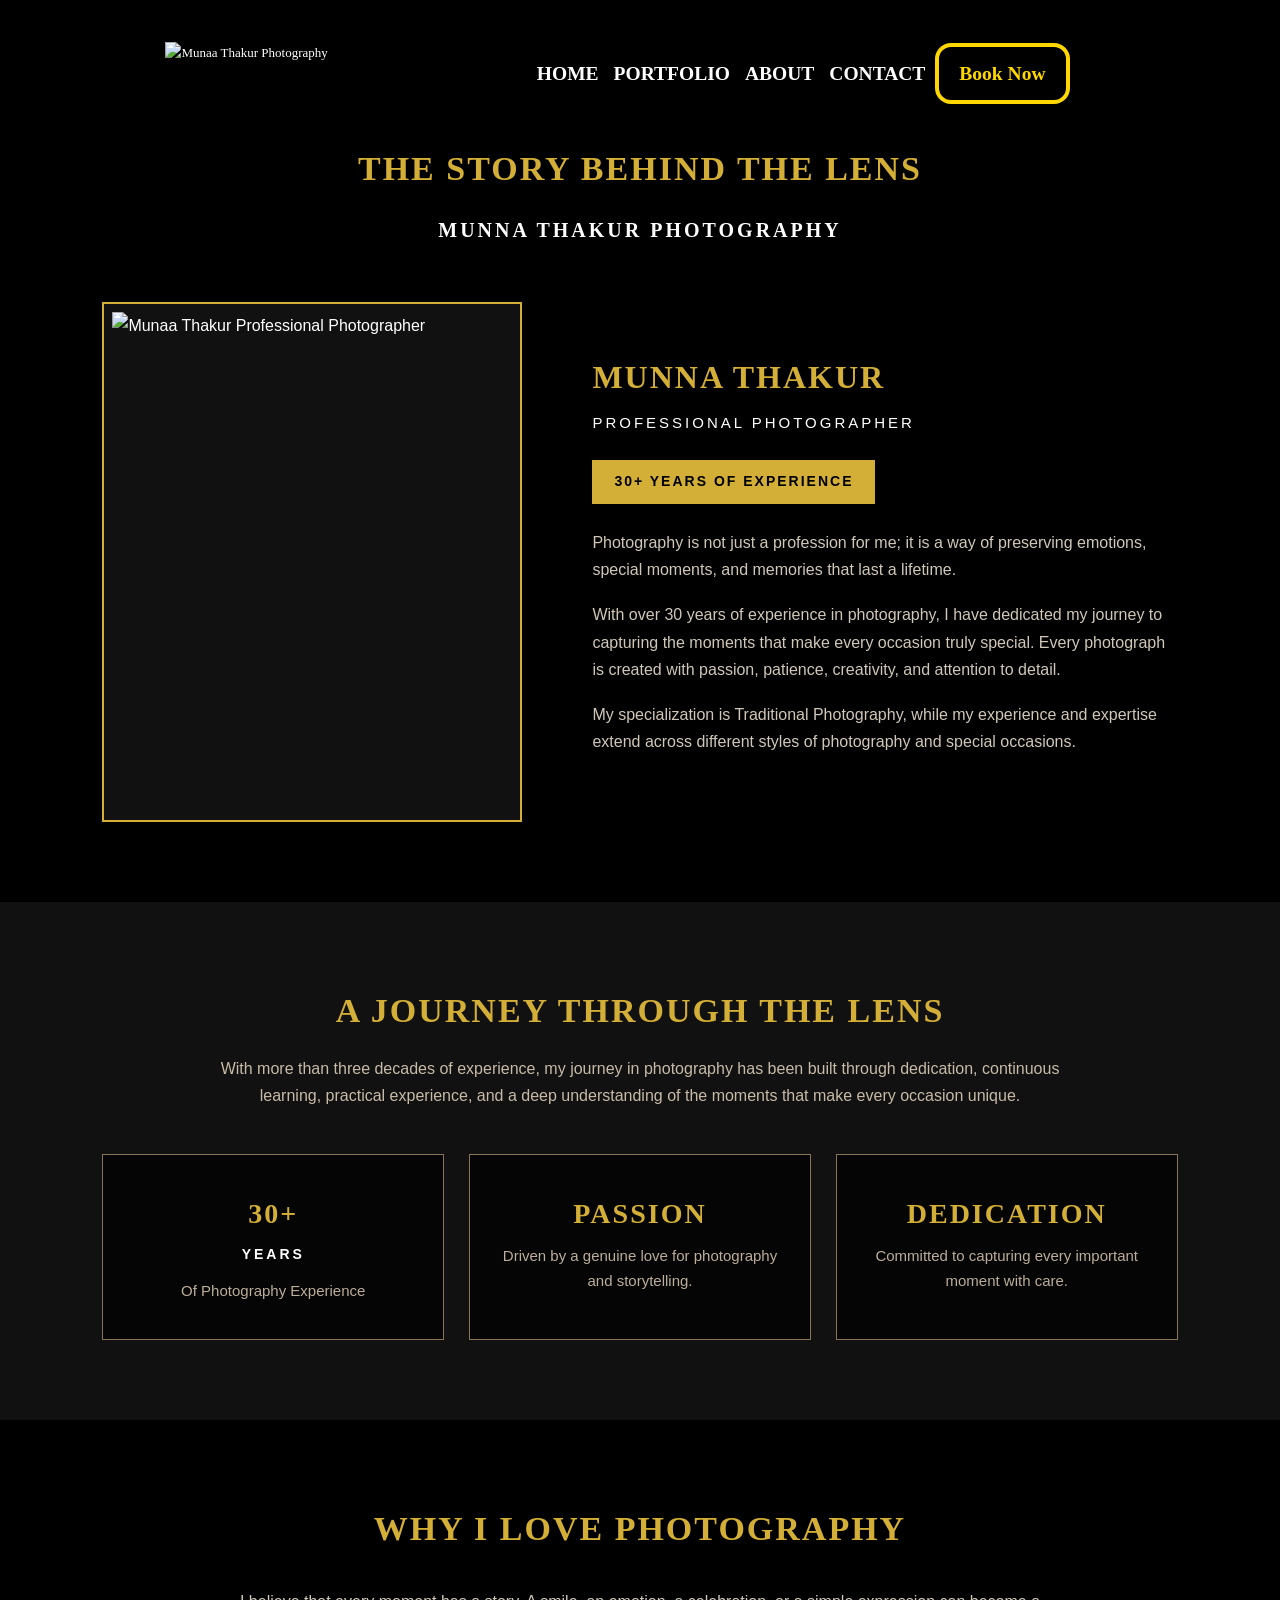
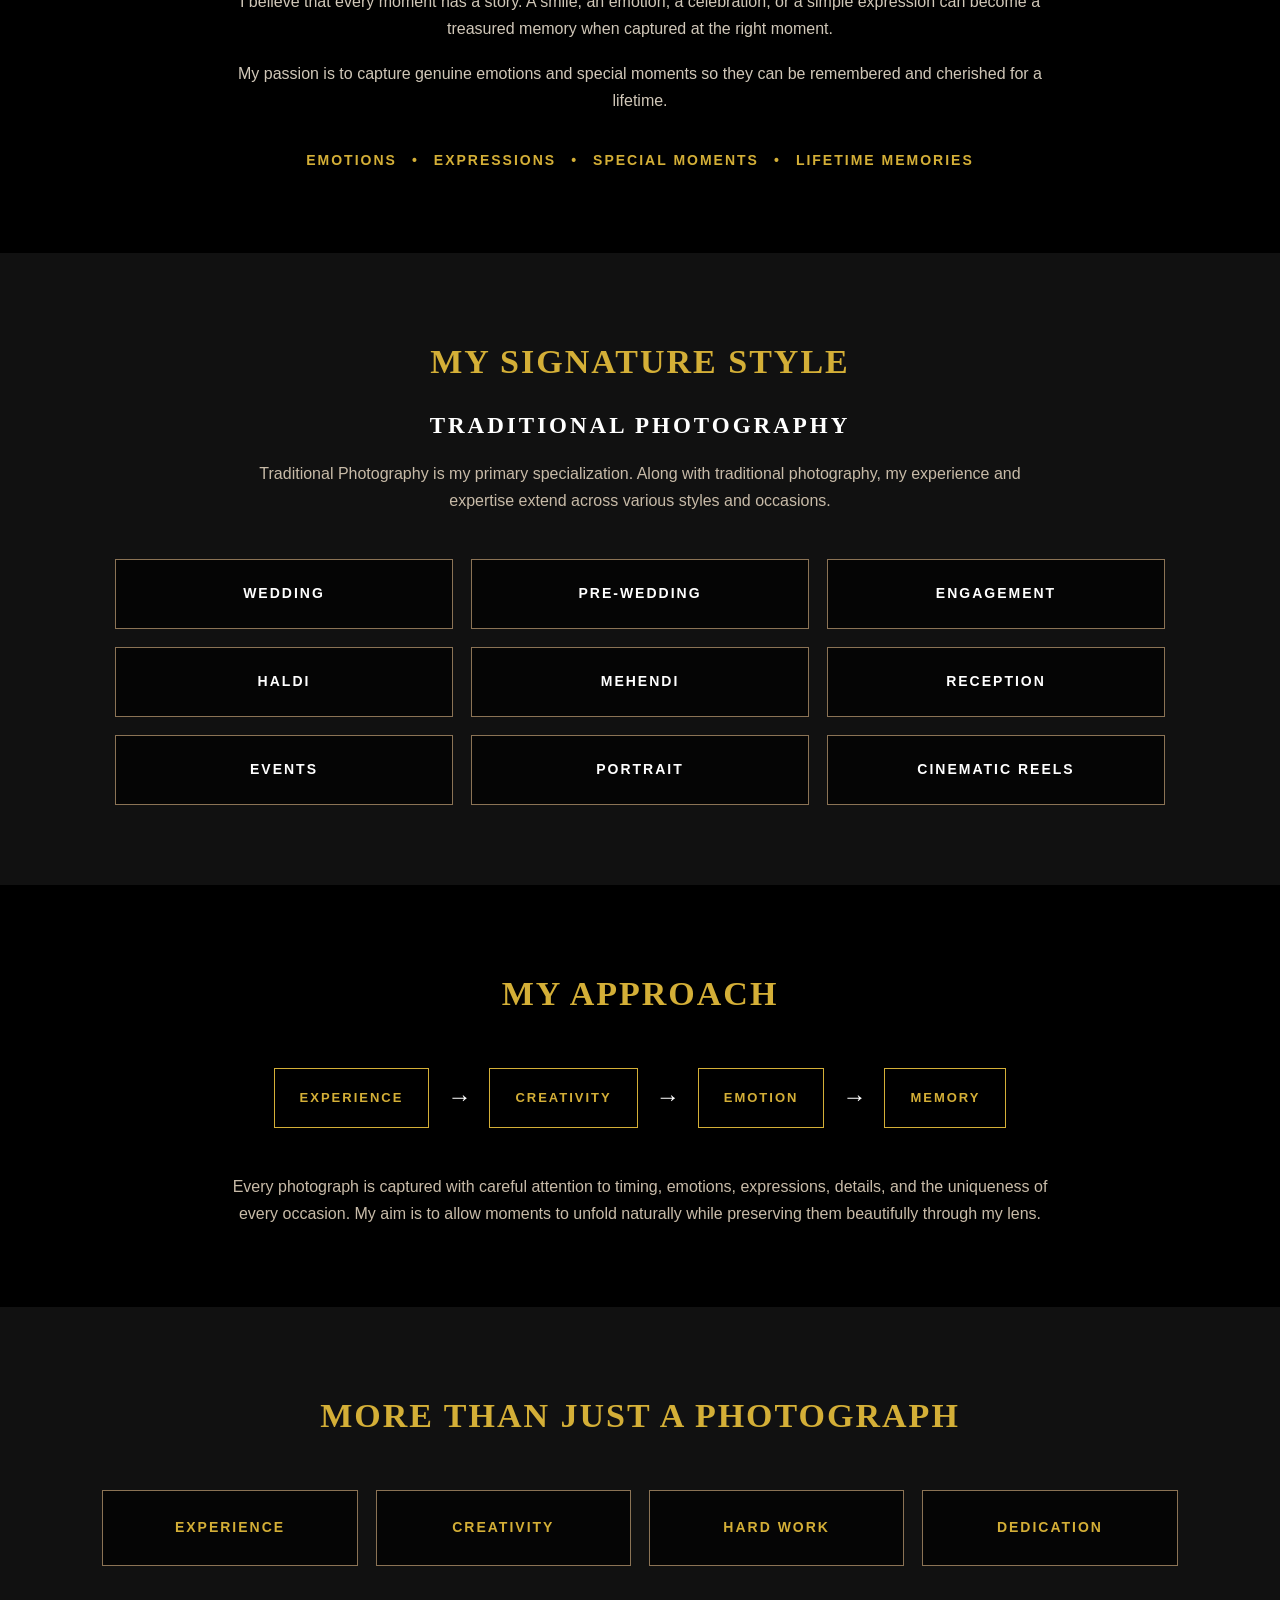
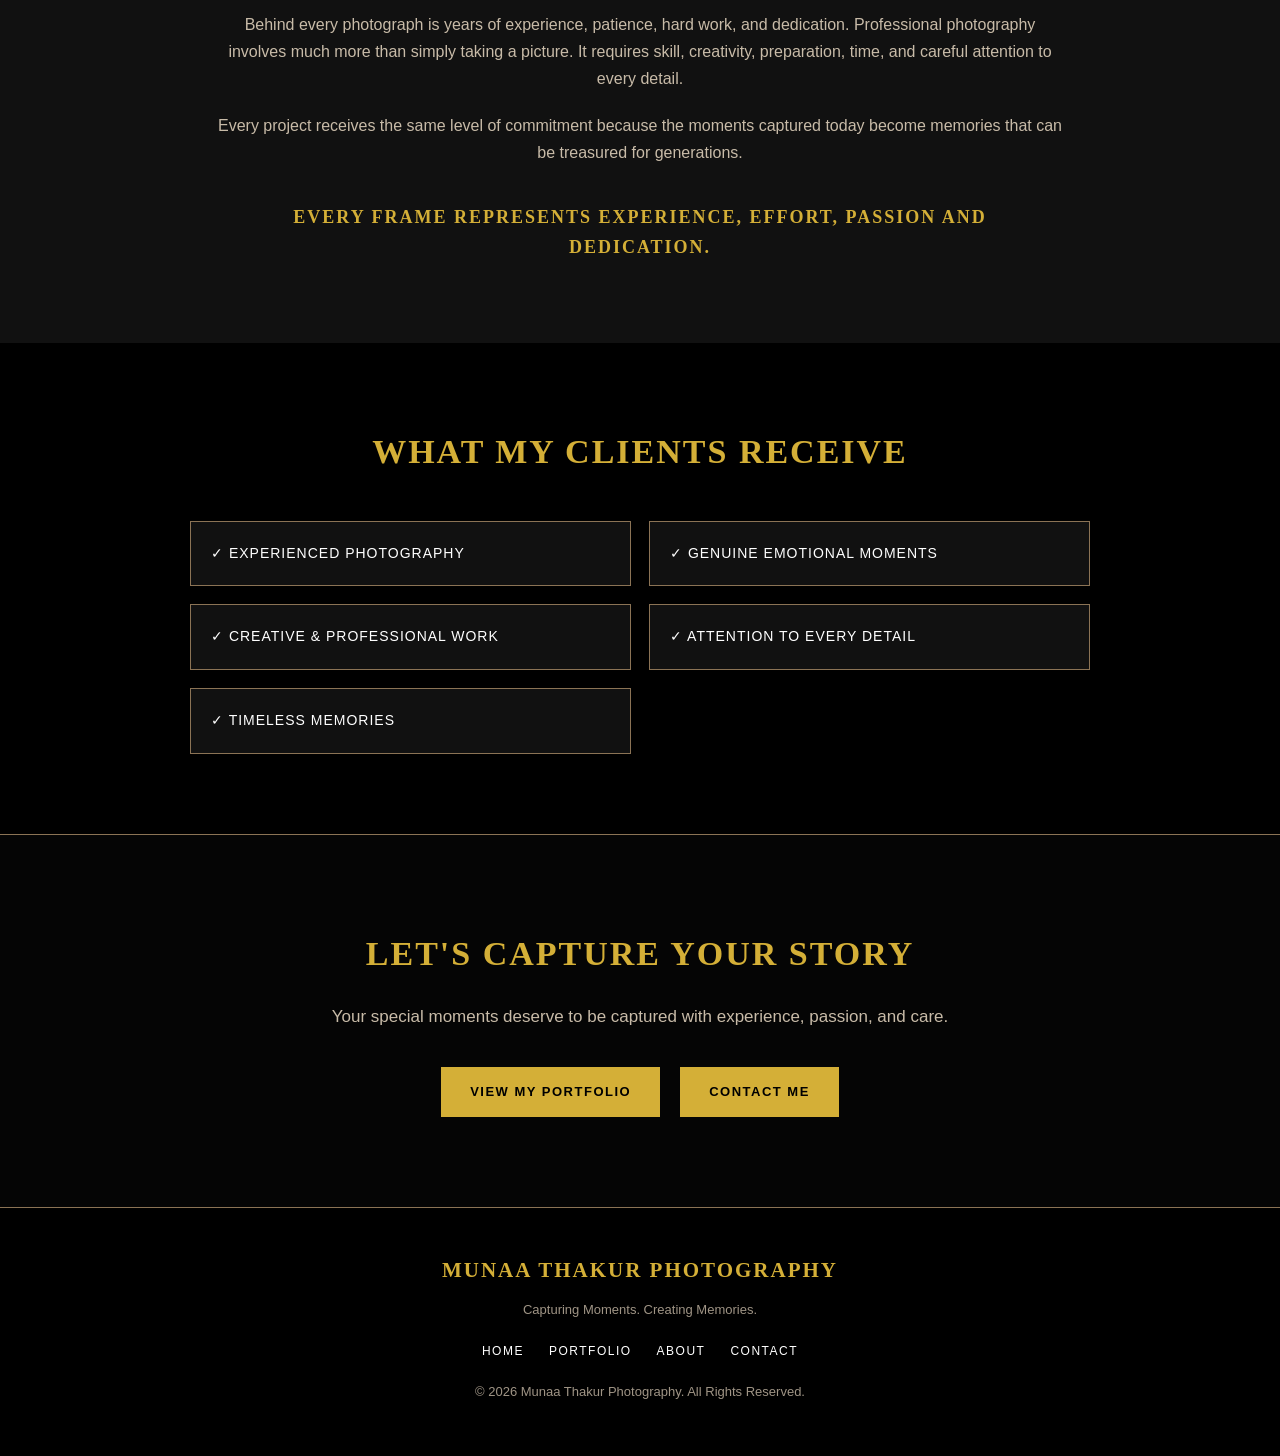
==== about.html @ 4529a00e "Initial photography website" ====
<!DOCTYPE html>
<html lang="en">

<head>
    <meta charset="UTF-8">
    <meta name="viewport" content="width=device-width, initial-scale=1.0">
    <title>About - Munaa Thakur Photography</title>

    <link rel="stylesheet" href="style.css">
    <link rel="stylesheet" href="about.css">
</head>

<body>
<nav> 
    <img src="logo/logo.png" alt="Munaa Thakur Photography"> 

    <h1> 
        <a href="index.html">HOME</a> 
        <a href="Portfolio.html">PORTFOLIO</a> 
        <a href="About.html">ABOUT</a> 
        <a href="Contact.html">CONTACT</a> 
        <a href="book now.html" class="book-btn">Book Now</a> 
    </h1> 
</nav><section class="about-introduction">

    <h1>
        <span>       
             THE STORY BEHIND THE LENS
        </span>
    </h1>
    <h2>MUNNA THAKUR PHOTOGRAPHY</h2>

    <div class="intro-content">

        <div class="photographer-image">
            <img src="profile/profile.jpeg"
                 alt="Munaa Thakur Professional Photographer">
        </div>

        <div class="intro-text">

            <h3>MUNNA THAKUR</h3>

            <h4>PROFESSIONAL PHOTOGRAPHER</h4>

            <div class="experience">
                30+ YEARS OF EXPERIENCE
            </div>

            <p>
                Photography is not just a profession for me;
                it is a way of preserving emotions, special
                moments, and memories that last a lifetime.
            </p>

            <p>
                With over 30 years of experience in photography,
                I have dedicated my journey to capturing the
                moments that make every occasion truly special.
                Every photograph is created with passion,
                patience, creativity, and attention to detail.
            </p>

            <p>
                My specialization is Traditional Photography,
                while my experience and expertise extend across
                different styles of photography and special
                occasions.
            </p>

        </div>

    </div>

</section>

<section class="journey-section">

    <h1>A JOURNEY THROUGH THE LENS</h1>

    <p>
        With more than three decades of experience, my journey
        in photography has been built through dedication,
        continuous learning, practical experience, and a deep
        understanding of the moments that make every occasion
        unique.
    </p>

    <div class="journey-boxes">

        <div class="journey-box">
            <h2>30+</h2>
            <h3>YEARS</h3>
            <p>Of Photography Experience</p>
        </div>

        <div class="journey-box">
            <h2>PASSION</h2>
            <p>Driven by a genuine love for photography and storytelling.</p>
        </div>

        <div class="journey-box">
            <h2>DEDICATION</h2>
            <p>Committed to capturing every important moment with care.</p>
        </div>

    </div>

</section>

<section class="passion-section">

    <h1>WHY I LOVE PHOTOGRAPHY</h1>

    <div class="passion-content">

        <p>
            I believe that every moment has a story.
            A smile, an emotion, a celebration, or a simple
            expression can become a treasured memory when
            captured at the right moment.
        </p>

        <p>
            My passion is to capture genuine emotions and
            special moments so they can be remembered and
            cherished for a lifetime.
        </p>

    </div>

    <div class="passion-points">
        <span>EMOTIONS</span>
        <span>•</span>
        <span>EXPRESSIONS</span>
        <span>•</span>
        <span>SPECIAL MOMENTS</span>
        <span>•</span>
        <span>LIFETIME MEMORIES</span>
    </div>

</section>

<section class="specialization-section">

    <h1>MY SIGNATURE STYLE</h1>

    <h2>TRADITIONAL PHOTOGRAPHY</h2>

    <p>
        Traditional Photography is my primary specialization.
        Along with traditional photography, my experience and
        expertise extend across various styles and occasions.
    </p>

    <div class="specialization-grid">

        <div class="specialization-box">WEDDING</div>
        <div class="specialization-box">PRE-WEDDING</div>
        <div class="specialization-box">ENGAGEMENT</div>
        <div class="specialization-box">HALDI</div>
        <div class="specialization-box">MEHENDI</div>
        <div class="specialization-box">RECEPTION</div>
        <div class="specialization-box">EVENTS</div>
        <div class="specialization-box">PORTRAIT</div>
        <div class="specialization-box">CINEMATIC REELS</div>

    </div>

</section>

<section class="approach-section">

    <h1>MY APPROACH</h1>

    <div class="approach-flow">
        <div>EXPERIENCE</div>
        <span>→</span>
        <div>CREATIVITY</div>
        <span>→</span>
        <div>EMOTION</div>
        <span>→</span>
        <div>MEMORY</div>
    </div>

    <p>
        Every photograph is captured with careful attention
        to timing, emotions, expressions, details, and the
        uniqueness of every occasion. My aim is to allow
        moments to unfold naturally while preserving them
        beautifully through my lens.
    </p>

</section>

<section class="dedication-section">

    <h1>MORE THAN JUST A PHOTOGRAPH</h1>

    <div class="dedication-flow">

        <div><h2>EXPERIENCE</h2></div>
        <div><h2>CREATIVITY</h2></div>
        <div><h2>HARD WORK</h2></div>
        <div><h2>DEDICATION</h2></div>

    </div>

    <p>
        Behind every photograph is years of experience,
        patience, hard work, and dedication. Professional
        photography involves much more than simply taking
        a picture. It requires skill, creativity, preparation,
        time, and careful attention to every detail.
    </p>

    <p>
        Every project receives the same level of commitment
        because the moments captured today become memories
        that can be treasured for generations.
    </p>

    <h3>
        EVERY FRAME REPRESENTS EXPERIENCE, EFFORT,
        PASSION AND DEDICATION.
    </h3>

</section>

<section class="client-section">

    <h1>WHAT MY CLIENTS RECEIVE</h1>

    <div class="client-grid">

        <div class="client-box">✓ EXPERIENCED PHOTOGRAPHY</div>
        <div class="client-box">✓ GENUINE EMOTIONAL MOMENTS</div>
        <div class="client-box">✓ CREATIVE & PROFESSIONAL WORK</div>
        <div class="client-box">✓ ATTENTION TO EVERY DETAIL</div>
        <div class="client-box">✓ TIMELESS MEMORIES</div>

    </div>

</section>

<section class="about-cta">

    <h1>LET'S CAPTURE YOUR STORY</h1>

    <p>
        Your special moments deserve to be captured with
        experience, passion, and care.
    </p>

    <div class="cta-buttons">

        <a href="portfolio.html">VIEW MY PORTFOLIO</a>
        <a href="contact.html">CONTACT ME</a>

    </div>

</section>

<footer>

    <h2>MUNAA THAKUR PHOTOGRAPHY</h2>

    <p>Capturing Moments. Creating Memories.</p>

    <div class="footer-links">
        <a href="index.html">HOME</a>
        <a href="portfolio.html">PORTFOLIO</a>
        <a href="about.html">ABOUT</a>
        <a href="contact.html">CONTACT</a>
    </div>

    <p>© 2026 Munaa Thakur Photography. All Rights Reserved.</p>

</footer>
<script src="./about.js"></script>

</body>
</html>
---- style.css ----
*{
    margin:0px;
    padding:0px;
}
nav {
    width: 100vw;
    height:13vh;
    background-color: black; 
    font-family: Georgia, "Times New Roman", serif;
    display: flex;
    flex-direction: row;
    padding-top:30px;
    align-items: center;
    padding-right: 70px;
    justify-content: center;
    gap:25px;
    margin-right:30px;
    font-size: small;
    position:fixed;
}
nav img{
    height:7vh;
    width:13vw;
    margin-left:25px;
    margin-right:180px;
}
nav a{
    color:white;
    font-family: Georgia, "Times New Roman", serif;
    text-decoration:none;
    margin-left:20px;
}
.book-btn {
    border: 4px solid gold;
    padding: 10px 20px;
    color: gold;
    border-radius:16px;
    margin-left:430px;
}

nav a {
    margin-left: 0;
}
nav a:not(.book-btn) {
    margin-right: 80px;
}
.book-btn {
    margin-left:0px;
}
.home-image {
    width: 100%;
    margin: 0;
    padding: 0;
}
.home-image img {
    width: 100vw;
    height: auto;
    object-fit: cover contain;
    display: block;
}
.white-box {
    width: 100%;
    min-height: 500px;
    background-color: black;
    color:white;
    text-align: center;
    padding: 70px 10%;
    box-sizing: border-box;
    font-family: Georgia, "Times New Roman", serif;
}
.white-box h2 {
    font-family: Georgia, "Times New Roman", serif;
    font-size: 34px;
    font-weight: 600;
    letter-spacing: 3px;
    margin-bottom: 20px;
}
.white-box > p {
    font-family: Arial, sans-serif;
    font-size: 17px;
    line-height: 1.7;
    color: #555;
    margin-bottom: 50px;
}

.photography-types {
    display: flex;
    justify-content: center;
    gap: 70px;
    margin-bottom: 45px;
}

.photography-types div {
    width: 220px;
}

.photography-types h3 {
    font-family: Georgia, "Times New Roman", serif;
    font-size: 20px;
    letter-spacing: 2px;
    margin-bottom: 12px;
}

.photography-types p {
    font-family: Arial, sans-serif;
    font-size: 14px;
    line-height: 1.6;
    color: #666;
}
.portfolio-btn,
.white-box .book-btn {
    display: inline-block;
    font-family: Arial, sans-serif;
    font-size: 14px;
    font-weight: bold;
    letter-spacing: 1px;
    text-decoration: none;
    padding: 12px 25px;
    margin: 5px;
}
.portfolio-btn {
    background-color: gold;
    color: black;
}
.white-box .book-btn {
    border: 2px solid gold;
    color:gold;
}
nav {
    border-bottom: 1.5px solid #ffffff;
}
/* MOBILE RESPONSIVE */
@media (max-width: 768px) {

    nav {
        width: 100%;
        height: auto;
        padding: 12px 10px;
        display: flex;
        flex-direction: column;
        gap: 10px;
        box-sizing: border-box;
    }

    nav img {
        width: 130px;
        height: auto;
        margin: 0;
    }

    nav h1 {
        display: flex;
        flex-wrap: wrap;
        justify-content: center;
        gap: 12px;
    }

    nav a {
        margin: 0 !important;
        font-size: 11px;
    }

    nav a:not(.book-btn) {
        margin-right: 0 !important;
    }

    nav .book-btn {
        margin: 0 !important;
        padding: 7px 12px;
        border-width: 2px;
    }

    .home-image img {
        width: 100%;
        height: 70vh;
        object-fit: cover;
    }

    .white-box {
        padding: 50px 20px;
    }

    .white-box h2 {
        font-size: 25px;
        letter-spacing: 2px;
    }

    .white-box > p {
        font-size: 14px;
    }

    .photography-types {
        flex-direction: column;
        align-items: center;
        gap: 30px;
    }

    .photography-types div {
        width: 100%;
        max-width: 300px;
    }

}
@media (max-width: 768px) {

    nav {
        height: 70px;
        padding: 0 12px;
    }

    nav img {
        width: 90px;
    }

    nav h1 {
        gap: 12px;
    }

    nav a {
        font-size: 9px;
    }
    nav .book-btn {
    border: 3px solid gold;
    padding: 8px 18px;
    color: gold;
    background-color: black;
    border-radius: 15px;
    margin: 0;
    position: relative;
    top: -10px;
}    
}

/* =====================================================
   GLOBAL MOBILE RESPONSIVE SETTINGS
   MUNNA THAKUR PHOTOGRAPHY
===================================================== */

/* Prevent width problems */
* {
    box-sizing: border-box;
}

/* Prevent horizontal scrolling */
html,
body {
    width: 100%;
    max-width: 100%;
    margin: 0;
    padding: 0;
    overflow-x: hidden;
}

/* Images should never go outside the screen */
img {
    max-width: 100%;
    height: auto;
}

/* Videos should never go outside the screen */
video {
    max-width: 100%;
}

/* Make sections fit the screen */
section,
header,
main,
footer {
    max-width: 100%;
    box-sizing: border-box;
}


/* =====================================================
   MOBILE
===================================================== */

@media (max-width: 768px) {

    /* Every main container fits mobile width */

    .container,
    .section,
    .content,
    main {
        width: 100%;
        max-width: 100%;
        box-sizing: border-box;
    }


    /* Prevent fixed desktop widths */

    .container,
    .section,
    .content {
        margin-left: auto;
        margin-right: auto;
    }


    /* Text should fit mobile screen */

    h1 {
        font-size: 26px;
    }

    h2 {
        font-size: 21px;
    }

    h3 {
        font-size: 18px;
    }

    p {
        font-size: 13px;
        line-height: 1.7;
    }


    /* Links and buttons */

    button,
    .button,
    a {
        max-width: 100%;
    }


    /* Forms */

    input,
    textarea,
    select,
    button {
        max-width: 100%;
        box-sizing: border-box;
    }
}


/* =====================================================
   SMALL MOBILE
===================================================== */

@media (max-width: 480px) {

    h1 {
        font-size: 23px;
    }

    h2 {
        font-size: 19px;
    }

    h3 {
        font-size: 16px;
    }

    p {
        font-size: 12px;
    }
}
@media (max-width: 768px) {

    nav {
        width: 100%;
        height: 60px;
        padding: 5px 8px;

        display: flex;
        align-items: center;

        position: relative;
        box-sizing: border-box;
    }

    nav img {
        width: 45px;
        height: 38px;
        object-fit: contain;
        margin: 0 5px 0 0;
    }

    .nav-title {
        font-size: 10px;
        white-space: nowrap;
    }

    .nav-links {
        display: none;
    }

    .menu-btn {
        display: block;
        margin-left: auto;

        background: none;
        border: none;

        color: #FFFFFF;

        font-family: Georgia, "Times New Roman", serif;
        font-size: 11px;

        cursor: pointer;
    }

    .mobile-menu {
        display: none;

        position: absolute;
        top: 60px;
        right: 0;

        width: 180px;

        background: #000000;
        border: 1px solid #D4AF37;

        z-index: 9999;
    }

    .mobile-menu.active {
        display: flex;
        flex-direction: column;
    }

    .mobile-menu a {
        color: #FFFFFF;
        text-decoration: none;

        padding: 13px 18px;

        font-family: Georgia, "Times New Roman", serif;
        font-size: 13px;

        border-bottom: 1px solid #333333;
    }

    .mobile-menu a:last-child {
        border-bottom: none;
    }
}
.menu-btn {
    display: none;
}

.mobile-menu {
    display: none;
}

@media (max-width: 768px) {

    .menu-btn {
        display: block;
        background: none;
        border: none;
        color: white;
        font-family: Georgia, "Times New Roman", serif;
        font-size: 12px;
        cursor: pointer;
    }

    .mobile-menu {
        position: absolute;
        top: 60px;
        right: 0;
        width: 180px;
        background: #000;
        border: 1px solid #D4AF37;
        z-index: 9999;
    }

    .mobile-menu.active {
        display: flex;
        flex-direction: column;
    }

    .mobile-menu a {
        color: white;
        text-decoration: none;
        padding: 12px 20px;
        font-family: Georgia, "Times New Roman", serif;
        font-size: 13px;
        border-bottom: 1px solid #333;
    }

    .mobile-menu a:hover {
        color: #D4AF37;
    }
}
/* =====================================
   MOBILE NAVBAR FIX
===================================== */

@media (max-width: 768px) {

    nav {
        width: 100% !important;
        height: 60px !important;
        padding: 5px 8px !important;
        margin: 0 !important;

        display: flex !important;
        flex-direction: row !important;
        align-items: center !important;
        justify-content: space-between !important;

        position: relative !important;
        box-sizing: border-box !important;

        overflow: visible !important;
    }

    /* LOGO */
    nav img {
        width: 42px !important;
        height: 40px !important;
        margin: 0 !important;
        flex-shrink: 0 !important;
        object-fit: contain !important;
    }

    /* WEBSITE NAME */
    .nav-title {
        flex: 1 !important;
        text-align: center !important;

        font-size: 9px !important;
        letter-spacing: 0.5px !important;

        white-space: nowrap !important;

        margin: 0 5px !important;
        overflow: hidden !important;
    }

    /* HIDE DESKTOP LINKS */
    .nav-links {
        display: none !important;
    }

    /* MENU BUTTON */
    .menu-btn {
        display: block !important;

        background: none !important;
        border: none !important;

        color: white !important;

        font-family: Georgia, "Times New Roman", serif !important;
        font-size: 10px !important;

        padding: 5px !important;
        margin: 0 !important;

        white-space: nowrap !important;
        flex-shrink: 0 !important;

        cursor: pointer !important;
    }

    /* MOBILE MENU */
    .mobile-menu {
        display: none;

        position: absolute !important;
        top: 60px !important;
        right: 0 !important;

        width: 170px !important;

        background: #000000 !important;
        border: 1px solid #D4AF37 !important;

        z-index: 99999 !important;
    }

    .mobile-menu.active {
        display: flex !important;
        flex-direction: column !important;
    }

    .mobile-menu a {
        display: block !important;
        width: 100% !important;

        color: #FFFFFF !important;
        text-decoration: none !important;

        font-family: Georgia, "Times New Roman", serif !important;
        font-size: 12px !important;

        padding: 12px 16px !important;

        border-bottom: 1px solid #333333 !important;

        box-sizing: border-box !important;
    }

    .mobile-menu a:last-child {
        border-bottom: none !important;
    }
}
nav {
    margin-bottom: 0 !important;
    border-bottom: none !important;
}

.home-image,
.home-image img {
    margin-top: 0 !important;
    padding-top: 0 !important;
    display: block;
}
@media (max-width: 768px) {

    nav {
        width: 100% !important;
        height: 58px !important;
        padding: 5px 5px !important;
        margin: 0 !important;
        display: flex !important;
        flex-direction: row !important;
        align-items: center !important;
        justify-content: space-between !important;
        position: fixed !important;
        top: 0 !important;
        z-index: 9999 !important;
    }

    nav img {
        width: 42px !important;
        height: 38px !important;
        margin: 0 5px 0 0 !important;
        flex-shrink: 0 !important;
    }

    nav a {
        font-size: 9px !important;
        margin: 0 4px !important;
        white-space: nowrap !important;
    }

    nav a:not(.book-btn) {
        margin-right: 4px !important;
    }

    .book-btn {
        font-size: 9px !important;
        padding: 7px 10px !important;
        border: 2px solid gold !important;
        border-radius: 12px !important;
        margin: 0 !important;
        white-space: nowrap !important;
    }
}
@media (max-width: 480px) {

    .home-image {
        width: 100%;
        height: auto;
    }

    .home-image img {
        width: 100%;
        height: auto;
        display: block;
        object-fit: contain;
    }

}
---- about.css ----
*{
    margin:0px;
    padding:0px;
}
nav {
    width: 100vw;
    height:13vh;
    background-color: black; 
    font-family: Georgia, "Times New Roman", serif;
    display: flex;
    flex-direction: row;
    padding-top:30px;
    align-items: center;
    padding-right: 70px;
    justify-content: center;
    gap:25px;
    margin-right:30px;
    font-size: small;
    position:fixed;
}

nav img{
    height:7vh;
    width:13vw;
    margin-left:25px;
    margin-right:180px;
}
nav a{
    color:white;
    font-family: Georgia, "Times New Roman", serif;
    text-decoration:none;
    margin-left:20px;
}
.book-btn {
    border: 4px solid gold;
    padding: 10px 20px;
    color: gold;
    border-radius:16px;
    margin-left:430px;
}
nav a {
    margin-left: 0;
}
nav a:not(.book-btn) {
    margin-right: 80px;
}
.book-btn {
    margin-left:0px;
}
body {
    background-color: #000000;
    color: #ffffff;
    font-family: Arial, sans-serif;
    line-height: 1.7;
}
.about-introduction {
    width: 100%;
    padding: 140px 8% 80px;
    text-align: center;
    background-color: #000000;
}
.about-introduction h1,
.journey-section h1,
.passion-section h1,
.specialization-section h1,
.approach-section h1,
.dedication-section h1,
.client-section h1,
.about-cta h1 {
    color: #D4AF37;
    font-family: Georgia, "Times New Roman", serif;
    font-size: 34px;
    letter-spacing: 2px;
    margin-bottom: 15px;
}
.about-introduction h2 {
    color: #ffffff;
    font-family: Georgia, "Times New Roman", serif;
    font-size: 20px;
    letter-spacing: 3px;
    margin-bottom: 55px;
}
.intro-content {
    max-width: 1100px;
    margin: auto;
    display: flex;
    align-items: center;
    gap: 70px;
    text-align: left;
}
.photographer-image {
    width: 420px;
    height: 520px;
    flex-shrink: 0;
    border: 2px solid #D4AF37;
    padding: 8px;
    background-color: #111111;
}
.photographer-image img {
    width: 100%;
    height: 100%;
    display: block;
    object-fit: cover;
}
.intro-text {
    flex: 1;
}
.intro-text h3 {
    color: #D4AF37;
    font-family: Georgia, "Times New Roman", serif;
    font-size: 32px;
    letter-spacing: 2px;
    margin-bottom: 5px;
}
.intro-text h4 {
    color: #ffffff;
    font-size: 15px;
    letter-spacing: 3px;
    font-weight: normal;
    margin-bottom: 25px;
}
.experience {
    display: inline-block;
    color: #000000;
    background-color: #D4AF37;
    padding: 10px 22px;
    font-size: 14px;
    font-weight: bold;
    letter-spacing: 2px;
    margin-bottom: 25px;
}
.intro-text p {
    color: #d0c7b8;
    font-size: 16px;
    margin-bottom: 18px;
}
.journey-section {
    padding: 80px 8%;
    text-align: center;
    background-color: #111111;
}
.journey-section > p {
    max-width: 850px;
    margin: 0 auto 45px;
    color: #c8bba8;
    font-size: 16px;
}
.journey-boxes {
    max-width: 1100px;
    margin: auto;
    display: grid;
    grid-template-columns: repeat(3, 1fr);
    gap: 25px;
}
.journey-box {
    border: 1px solid #8B7355;
    padding: 35px 25px;
    background-color: #050505;
    transition: 0.3s ease;
}
.journey-box:hover {
    border-color: #D4AF37;
    transform: translateY(-5px);
}
.journey-box h2 {
    color: #D4AF37;
    font-family: Georgia, "Times New Roman", serif;
    font-size: 28px;
    letter-spacing: 2px;
    margin-bottom: 5px;
}
.journey-box h3 {
    color: #ffffff;
    font-size: 14px;
    letter-spacing: 3px;
    margin-bottom: 12px;
}
.journey-box p {
    color: #bcae9a;
    font-size: 15px;
}
.passion-section {
    padding: 80px 8%;
    text-align: center;
    background-color: #000000;
}
.passion-content {
    max-width: 850px;
    margin: 30px auto;
}
.passion-content p {
    color: #d0c7b8;
    font-size: 16px;
    margin-bottom: 18px;
}
.passion-points {
    max-width: 1000px;
    margin: 35px auto 0;
    display: flex;
    justify-content: center;
    align-items: center;
    flex-wrap: wrap;
    gap: 15px;
}
.passion-points span {
    color: #D4AF37;
    font-size: 14px;
    letter-spacing: 2px;
    font-weight: bold;
}
.specialization-section {
    padding: 80px 8%;
    text-align: center;
    background-color: #111111;
}
.specialization-section > h2 {
    color: #ffffff;
    font-family: Georgia, "Times New Roman", serif;
    font-size: 23px;
    letter-spacing: 3px;
    margin-bottom: 15px;
}
.specialization-section > p {
    max-width: 800px;
    margin: 0 auto 45px;
    color: #c8bba8;
    font-size: 16px;
}
.specialization-grid {
    max-width: 1050px;
    margin: auto;
    display: grid;
    grid-template-columns: repeat(3, 1fr);
    gap: 18px;
}
.specialization-box {
    padding: 22px 15px;
    border: 1px solid #8B7355;
    color: #ffffff;
    background-color: #050505;
    font-size: 14px;
    font-weight: bold;
    letter-spacing: 2px;
    transition: 0.3s ease;
}
.specialization-box:hover {
    background-color: #D4AF37;
    color: #000000;
    border-color: #D4AF37;
}
.approach-section {
    padding: 80px 8%;
    text-align: center;
    background-color: #000000;
}
.approach-flow {
    max-width: 1050px;
    margin: 45px auto;
    display: flex;
    justify-content: center;
    align-items: center;
    gap: 18px;
    flex-wrap: wrap;
}
.approach-flow div {
    border: 1px solid #D4AF37;
    padding: 18px 25px;
    color: #D4AF37;
    font-size: 13px;
    font-weight: bold;
    letter-spacing: 2px;
}
.approach-flow span {
    color: #ffffff;
    font-size: 24px;
}
.approach-section > p {
    max-width: 850px;
    margin: auto;
    color: #c8bba8;
    font-size: 16px;
}
.dedication-section {
    padding: 80px 8%;
    text-align: center;
    background-color: #111111;
}
.dedication-flow {
    max-width: 1100px;
    margin: 45px auto;
    display: grid;
    grid-template-columns: repeat(4, 1fr);
    gap: 18px;
}
.dedication-flow div {
    padding: 25px 15px;
    border: 1px solid #8B7355;
    background-color: #050505;
}
.dedication-flow h2 {
    color: #D4AF37;
    font-size: 14px;
    letter-spacing: 2px;
}
.dedication-section > p {
    max-width: 850px;
    margin: 0 auto 20px;
    color: #c8bba8;
    font-size: 16px;
}
.dedication-section > h3 {
    max-width: 800px;
    margin: 35px auto 0;
    color: #D4AF37;
    font-family: Georgia, "Times New Roman", serif;
    font-size: 18px;
    letter-spacing: 2px;
}
.client-section {
    padding: 80px 8%;
    text-align: center;
    background-color: #000000;
}
.client-grid {
    max-width: 900px;
    margin: 40px auto 0;
    display: grid;
    grid-template-columns: repeat(2, 1fr);
    gap: 18px;
}
.client-box {
    padding: 20px;
    border: 1px solid #8B7355;
    color: #ffffff;
    background-color: #111111;
    text-align: left;
    font-size: 14px;
    letter-spacing: 1px;
    transition: 0.3s ease;
}
.client-box:hover {
    border-color: #D4AF37;
    color: #D4AF37;
}
.about-cta {
    padding: 90px 8%;
    text-align: center;
    background-color: #050505;
    border-top: 1px solid #8B7355;
}
.about-cta p {
    color: #c8bba8;
    font-size: 17px;
    margin: 20px auto 35px;
}
.cta-buttons {
    display: flex;
    justify-content: center;
    gap: 20px;
    flex-wrap: wrap;
}
.cta-buttons a {
    display: inline-block;
    padding: 13px 28px;
    background-color: #D4AF37;
    color: #000000;
    text-decoration: none;
    font-size: 13px;
    font-weight: bold;
    letter-spacing: 1.5px;
    border: 1px solid #D4AF37;
    transition: 0.3s ease;
}
.cta-buttons a:hover {
    background-color: transparent;
    color: #D4AF37;
}
footer {
    padding: 45px 8%;
    text-align: center;
    background-color: #000000;
    border-top: 1px solid #8B7355;
}
footer h2 {
    color: #D4AF37;
    font-family: Georgia, "Times New Roman", serif;
    font-size: 21px;
    letter-spacing: 2px;
    margin-bottom: 10px;
}
footer p {
    color: #9f9485;
    font-size: 13px;
    margin: 8px 0;
}
.footer-links {
    display: flex;
    justify-content: center;
    gap: 25px;
    margin: 20px 0;
    flex-wrap: wrap;
}
.footer-links a {
    color: #ffffff;
    text-decoration: none;
    font-size: 12px;
    letter-spacing: 1.5px;
    transition: 0.3s ease;
}
.footer-links a:hover {
    color: #D4AF37;
}
@media (max-width: 768px) {
    .about-introduction,
    .journey-section,
    .passion-section,
    .specialization-section,
    .approach-section,
    .dedication-section,
    .client-section {
        padding: 60px 5%;
    }
    .about-introduction h1,
    .journey-section h1,
    .passion-section h1,
    .specialization-section h1,
    .approach-section h1,
    .dedication-section h1,
    .client-section h1,
    .about-cta h1 {
        font-size: 26px;
    }
    .intro-content {
        flex-direction: column;
        gap: 40px;
    }
    .photographer-image {
        width: 100%;
        max-width: 380px;
        height: 470px;
    }
    .intro-text {
        text-align: center;
    }
    .intro-text h3 {
        font-size: 27px;
    }
    .journey-boxes {
        grid-template-columns: 1fr;
    }
    .specialization-grid {
        grid-template-columns: repeat(2, 1fr);
    }
    .dedication-flow {
        grid-template-columns: repeat(2, 1fr);
    }
    .client-grid {
        grid-template-columns: 1fr;
    }
    .approach-flow {
        flex-direction: column;
    }
    .approach-flow span {
        transform: rotate(90deg);
    }
    .passion-points {
        gap: 10px;
    }
    .about-cta {
        padding: 70px 5%;
    }
}
@media (max-width: 480px) {

    .specialization-grid {
        grid-template-columns: 1fr;
    }
    .dedication-flow {
        grid-template-columns: 1fr;
    }
    .photographer-image {
        height: 420px;
    }
    .intro-text p,
    .journey-section > p,
    .passion-content p,
    .specialization-section > p,
    .approach-section > p,
    .dedication-section > p {
        font-size: 14px;
    }
    .passion-points span {
        font-size: 11px;
    }
    .cta-buttons {
        flex-direction: column;
        align-items: center;
    }
    .cta-buttons a {
        width: 220px;
        text-align: center;
    }
}
nav{
     border-bottom: 1.5px solid #ffffff;
}
.book-btn {
    margin-left: 0 !important;
    margin-top: 0 !important;
    display: inline-block !important;
    vertical-align: middle !important;
    white-space: nowrap !important;
}
nav h1 {
    display: flex !important;
    flex-direction: row !important;
    align-items: center !important;
    flex-wrap: nowrap !important;
    gap: 15px !important;
}

nav h1 a {
    margin: 0 !important;
    white-space: nowrap !important;
}

nav h1 .book-btn {
    margin: 0 !important;
}
nav > h1 .book-btn {
    margin-left: -5px !important;
}
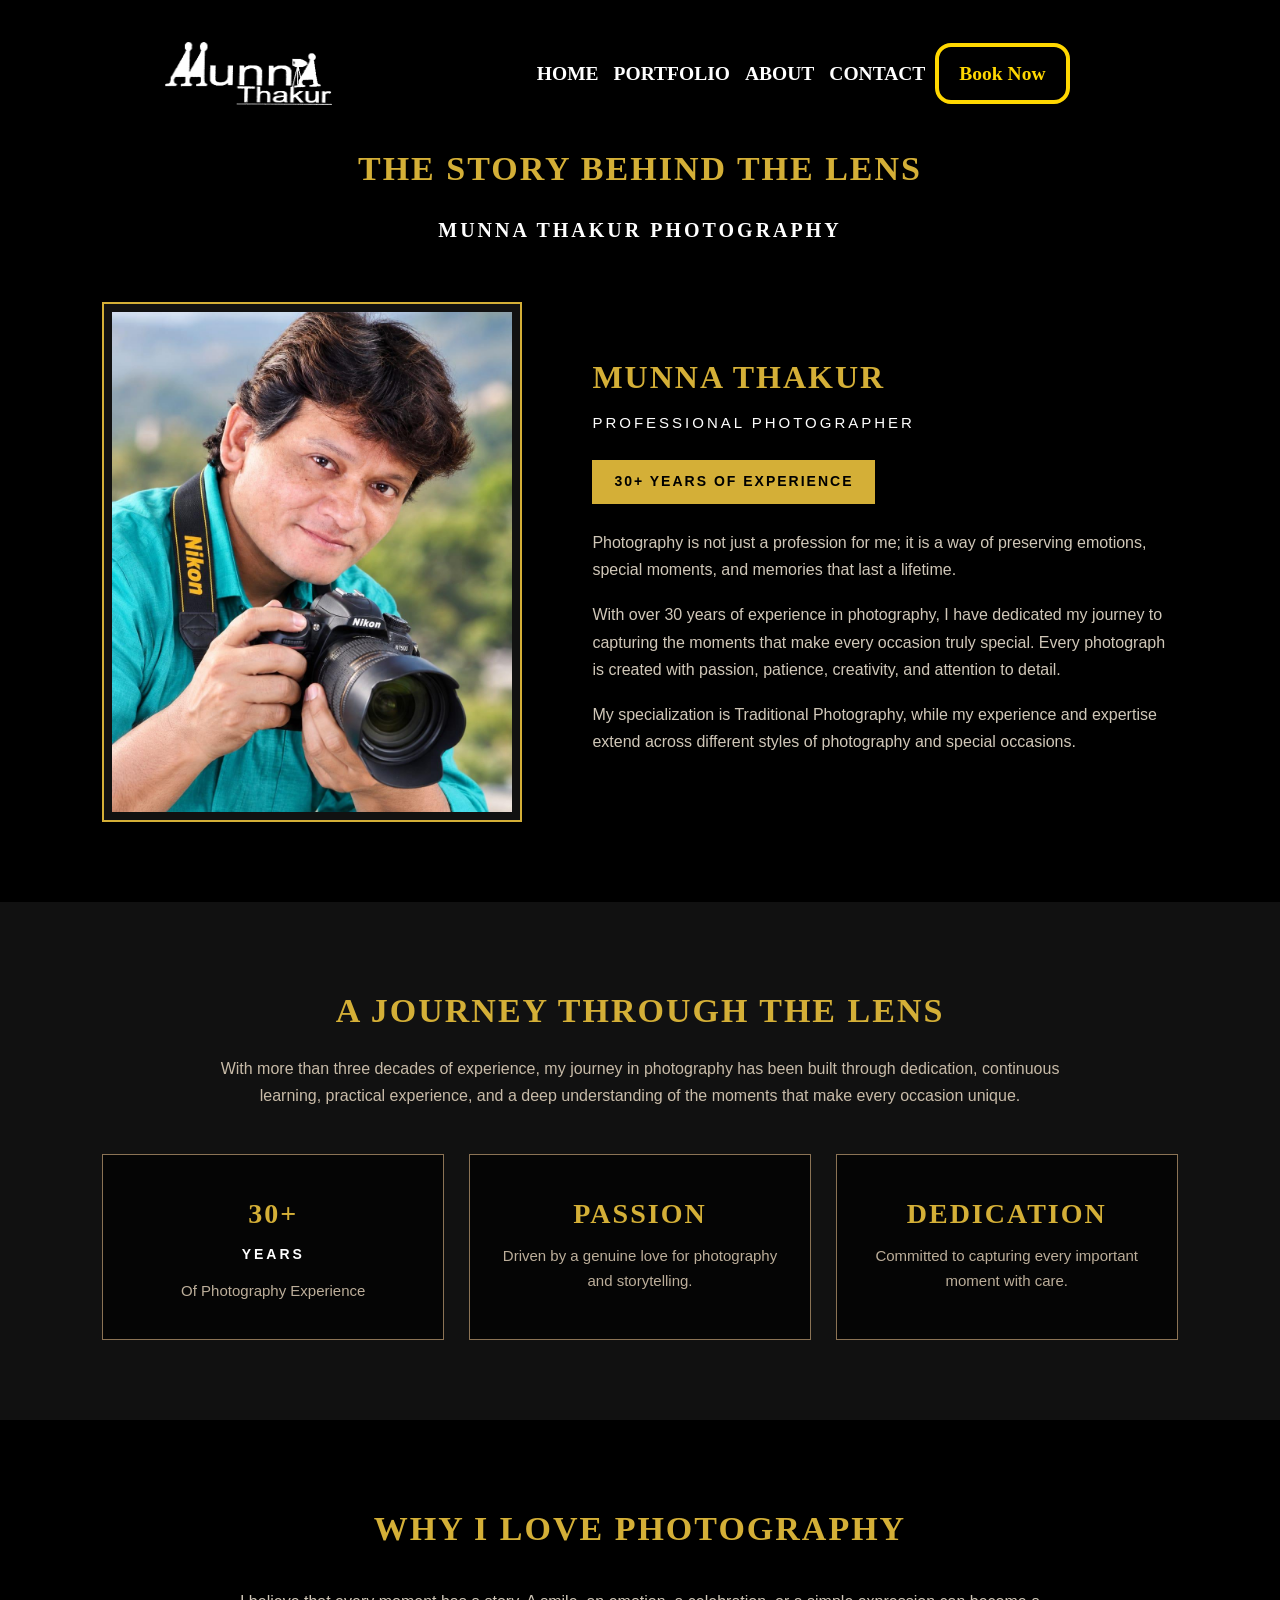
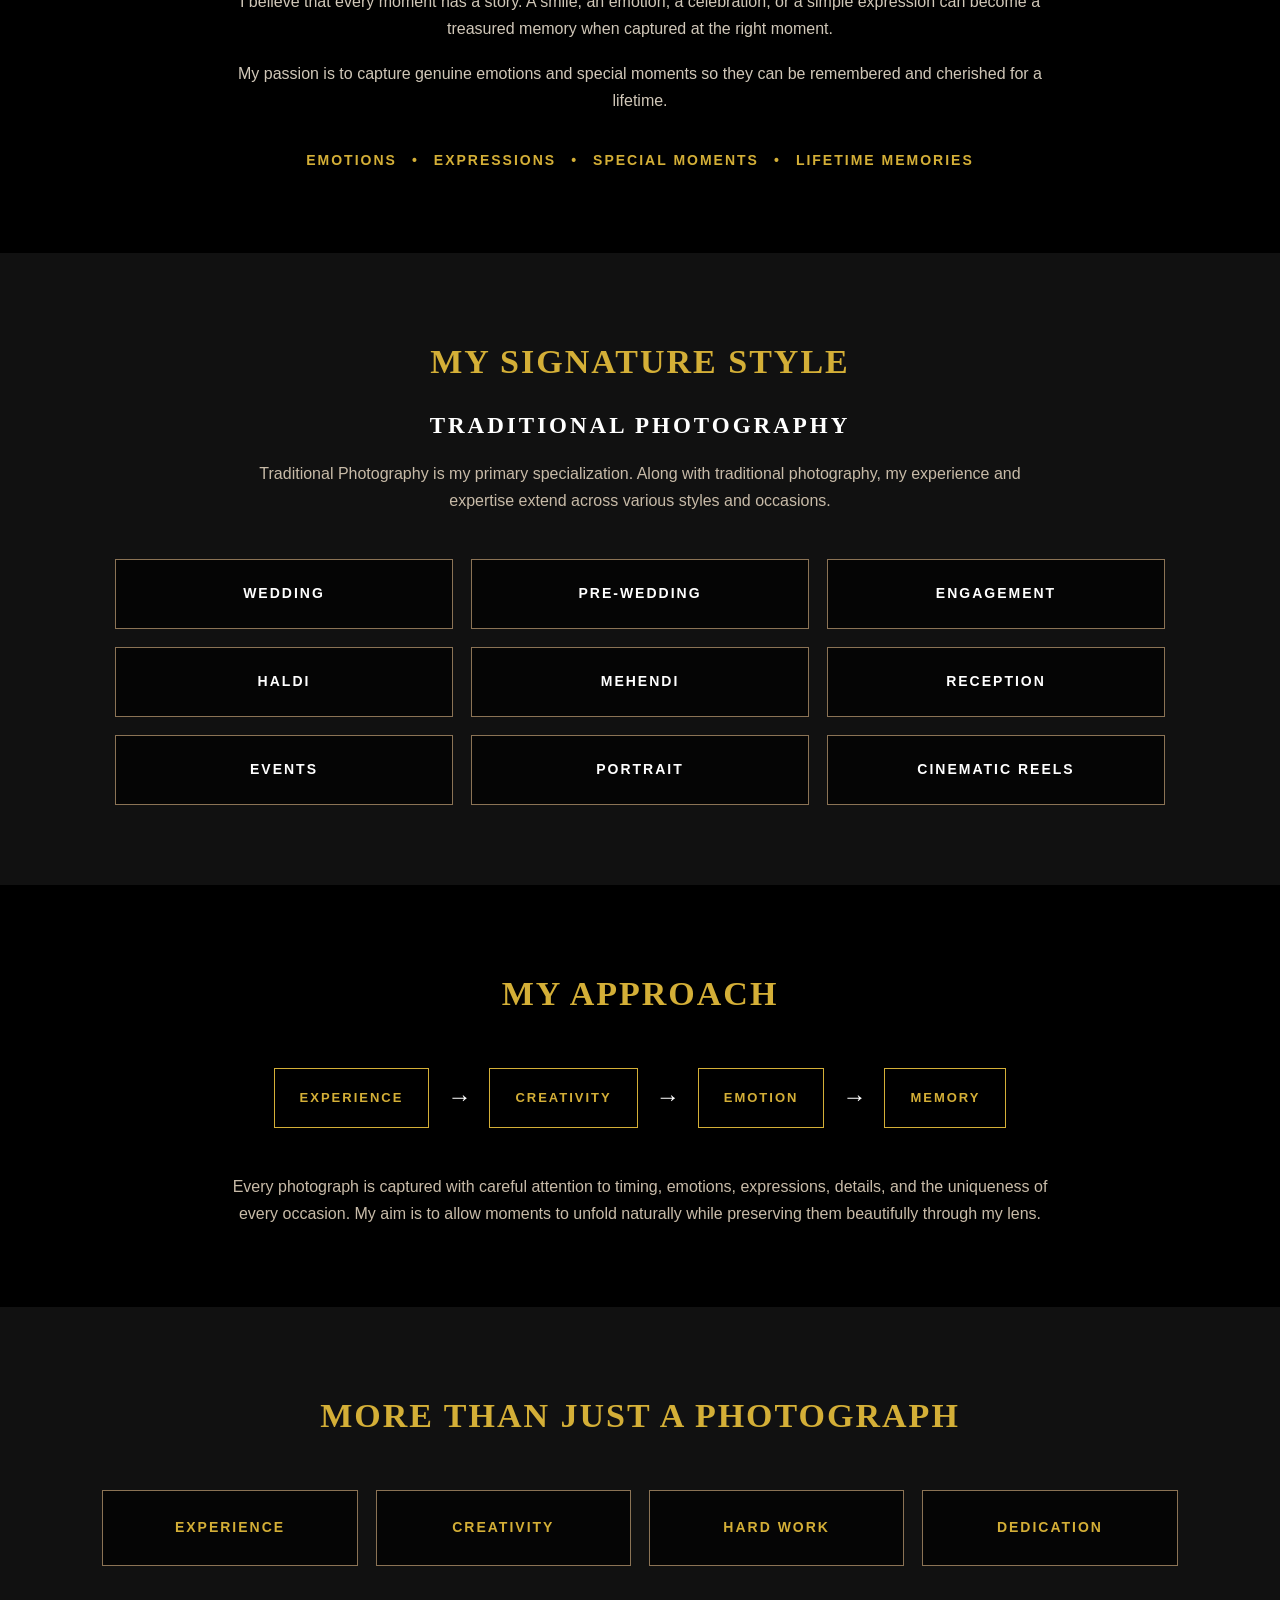
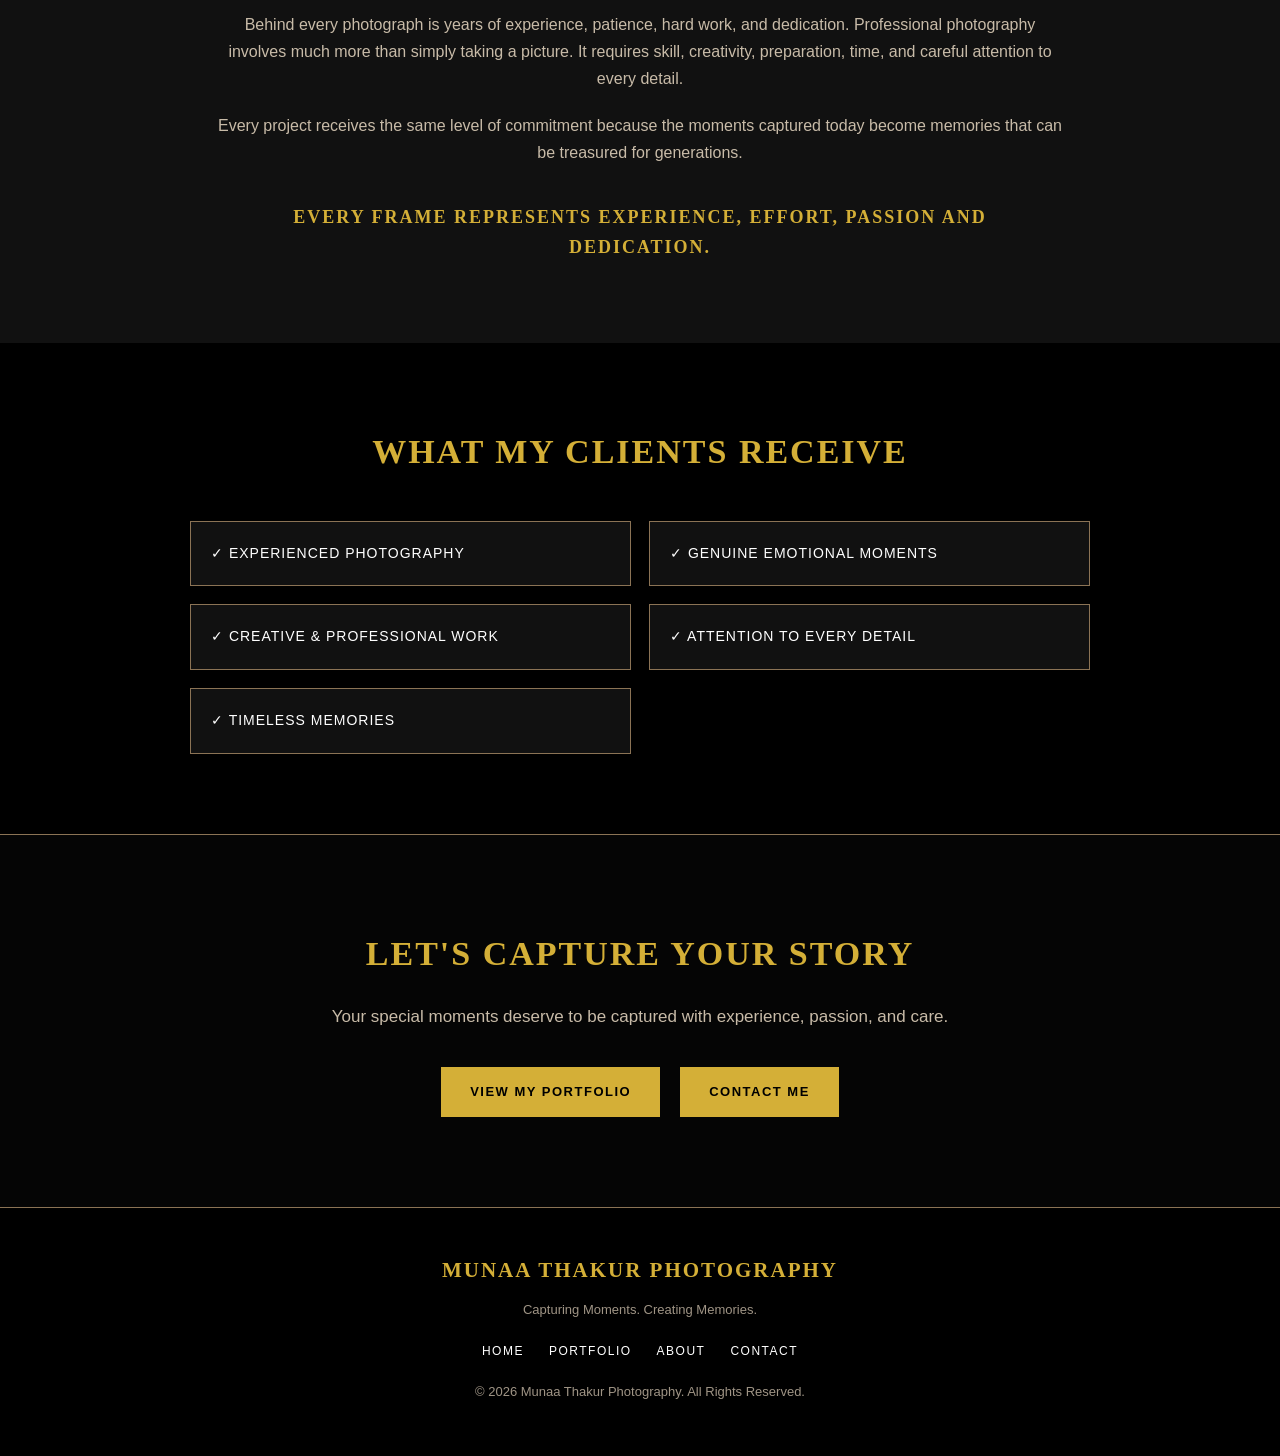
==== commit 1f6d3f94: "Rename book now.html to book-now.html and fix all links" ====
--- a/about.html
+++ b/about.html
@@ -19,7 +19,7 @@
         <a href="Portfolio.html">PORTFOLIO</a> 
         <a href="About.html">ABOUT</a> 
         <a href="Contact.html">CONTACT</a> 
-        <a href="book now.html" class="book-btn">Book Now</a> 
+        <a href="book-now.html" class="book-btn">Book Now</a> 
     </h1> 
 </nav><section class="about-introduction">
 
@@ -280,4 +280,4 @@
 <script src="./about.js"></script>
 
 </body>
-</html>+</html>
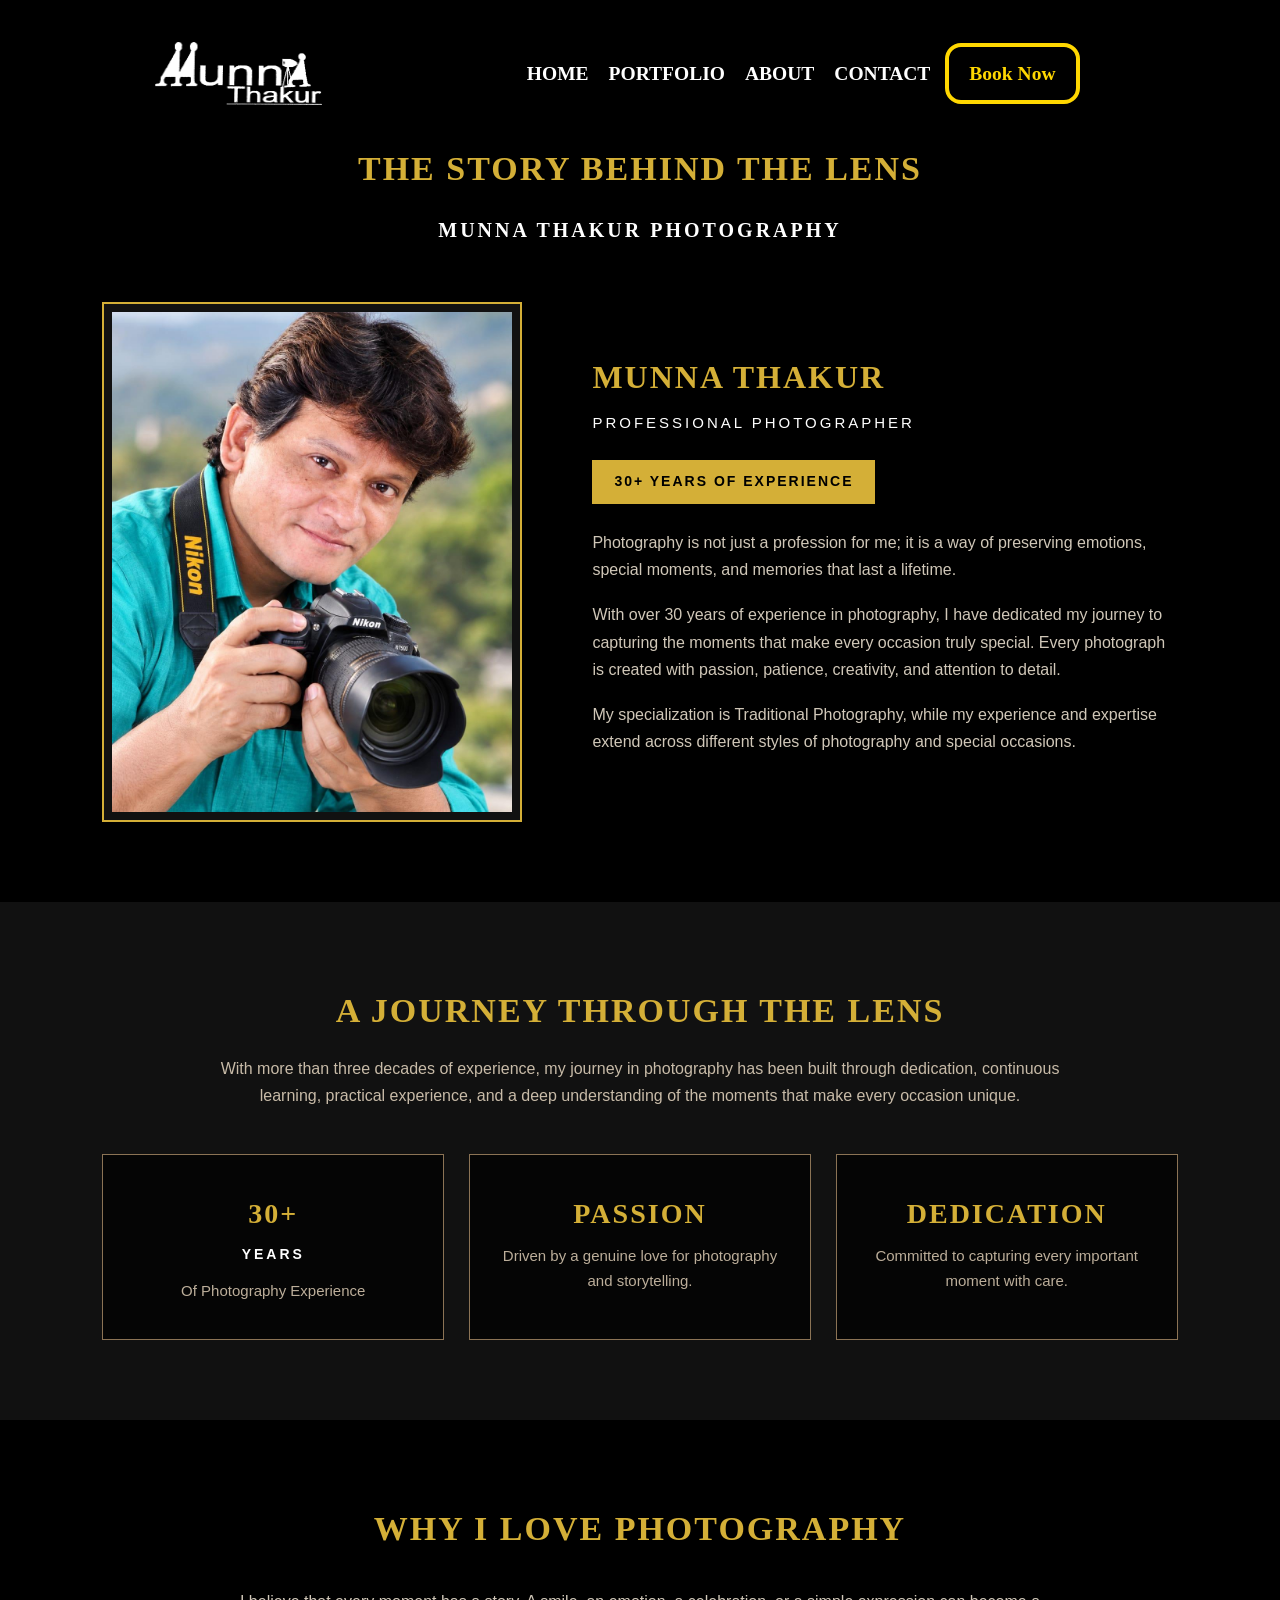
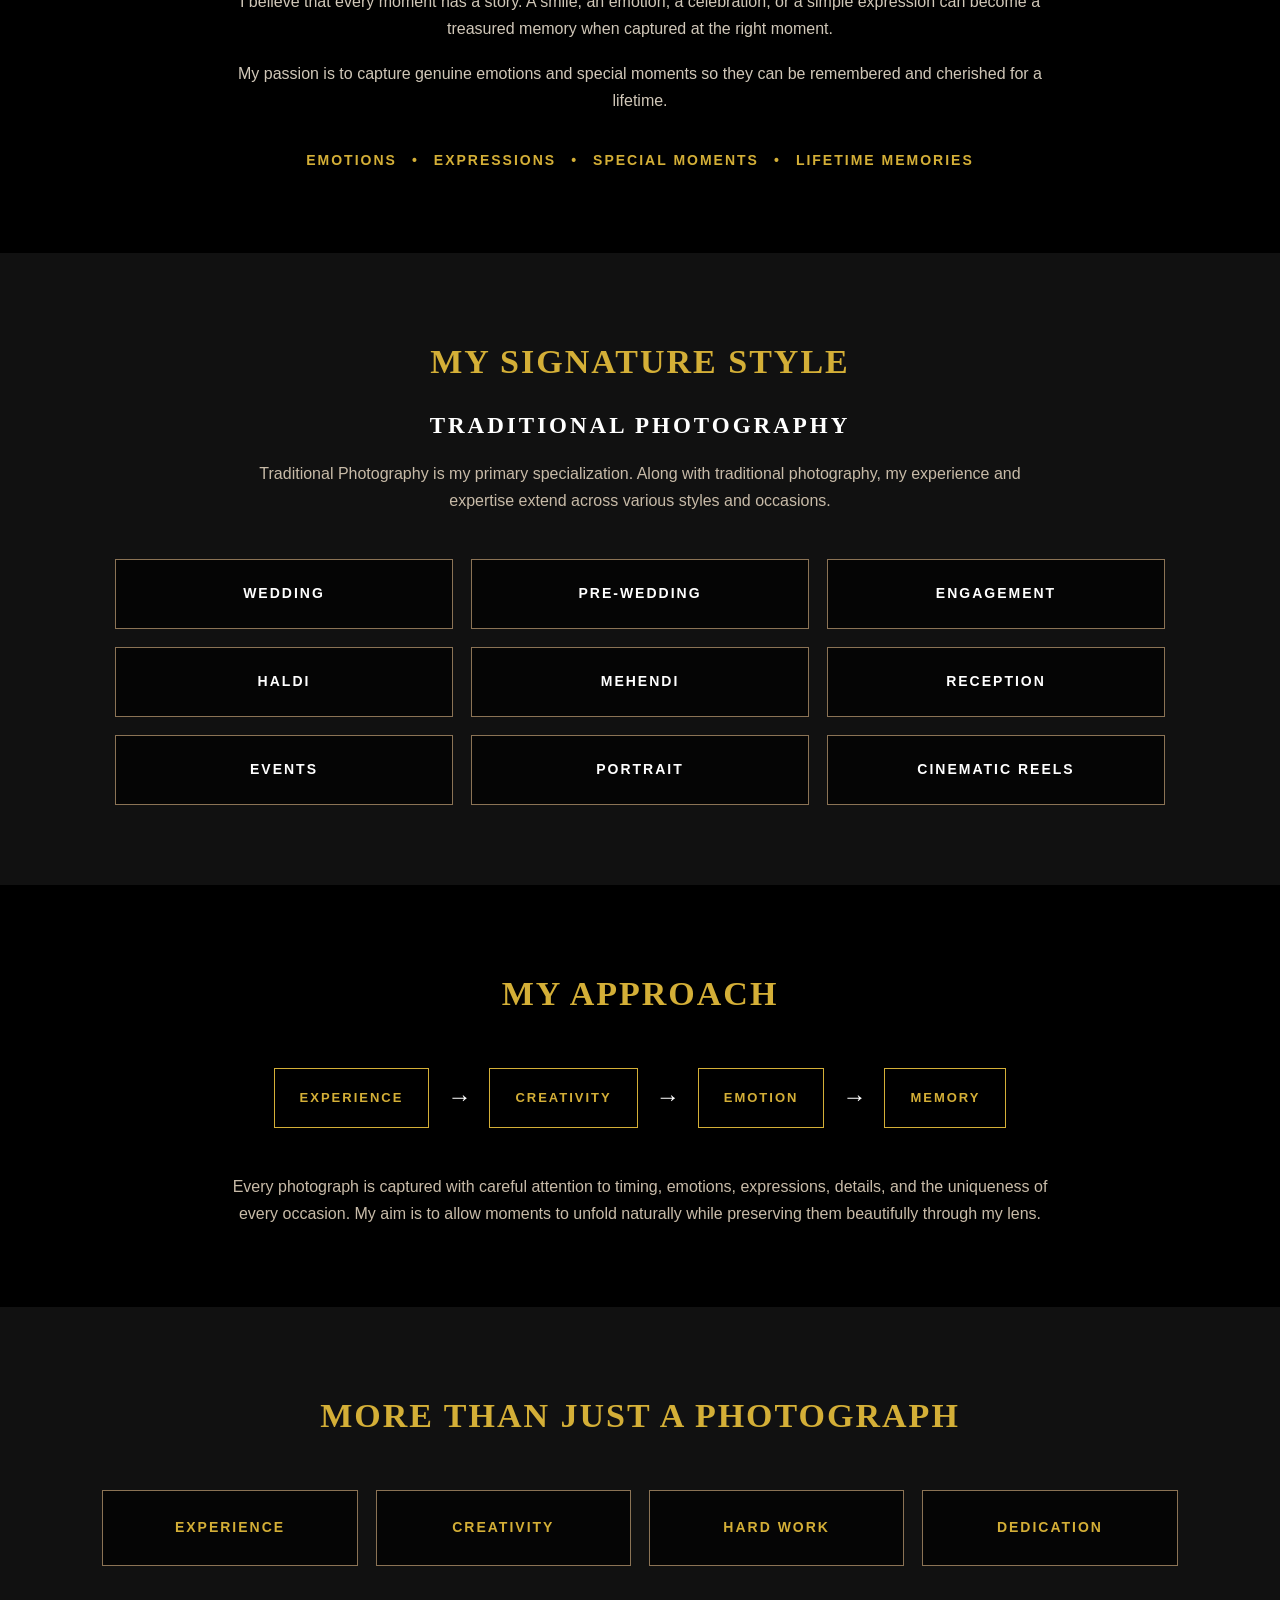
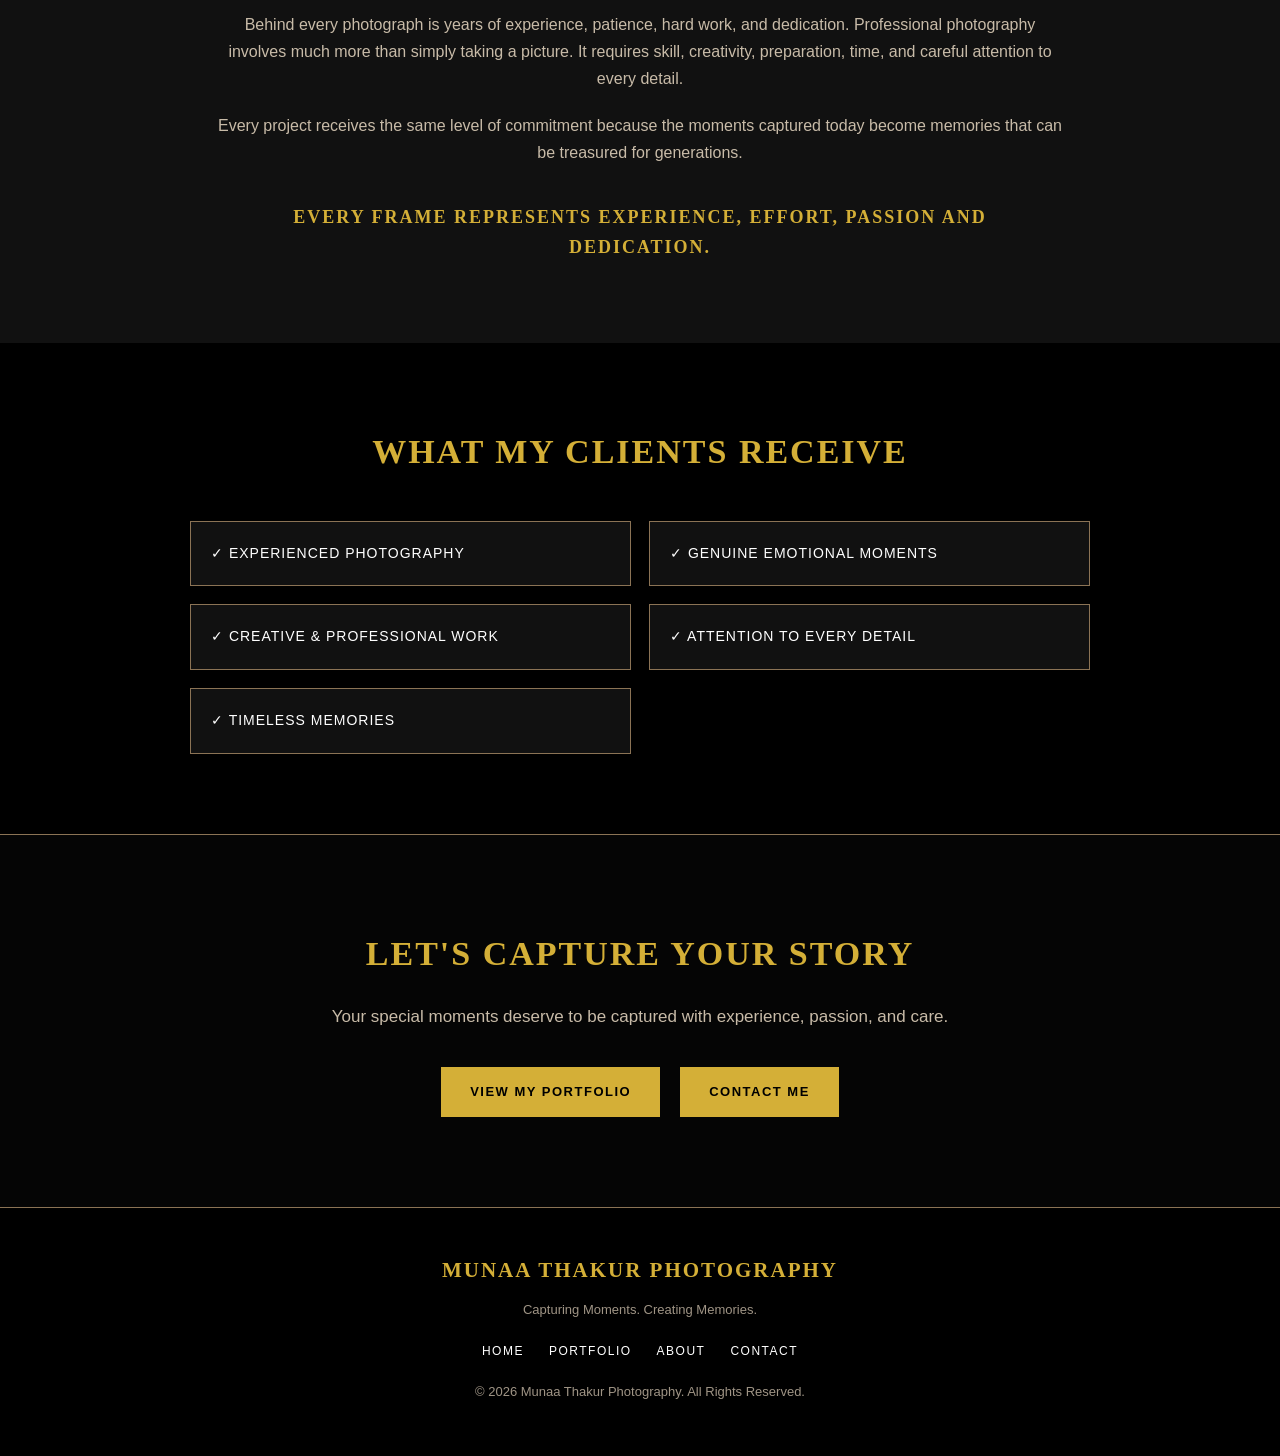
==== commit 34e82e81: "Compress videos and remove from LFS" ====
--- a/about.html
+++ b/about.html
@@ -16,9 +16,9 @@
 
     <h1> 
         <a href="index.html">HOME</a> 
-        <a href="Portfolio.html">PORTFOLIO</a> 
-        <a href="About.html">ABOUT</a> 
-        <a href="Contact.html">CONTACT</a> 
+        <a href="portfolio.html">PORTFOLIO</a> 
+        <a href="about.html">ABOUT</a> 
+        <a href="contact.html">CONTACT</a> 
         <a href="book-now.html" class="book-btn">Book Now</a> 
     </h1> 
 </nav><section class="about-introduction">
--- a/about.css
+++ b/about.css
@@ -516,7 +516,7 @@
     flex-direction: row !important;
     align-items: center !important;
     flex-wrap: nowrap !important;
-    gap: 15px !important;
+    gap: 20px !important;
 }
 
 nav h1 a {
